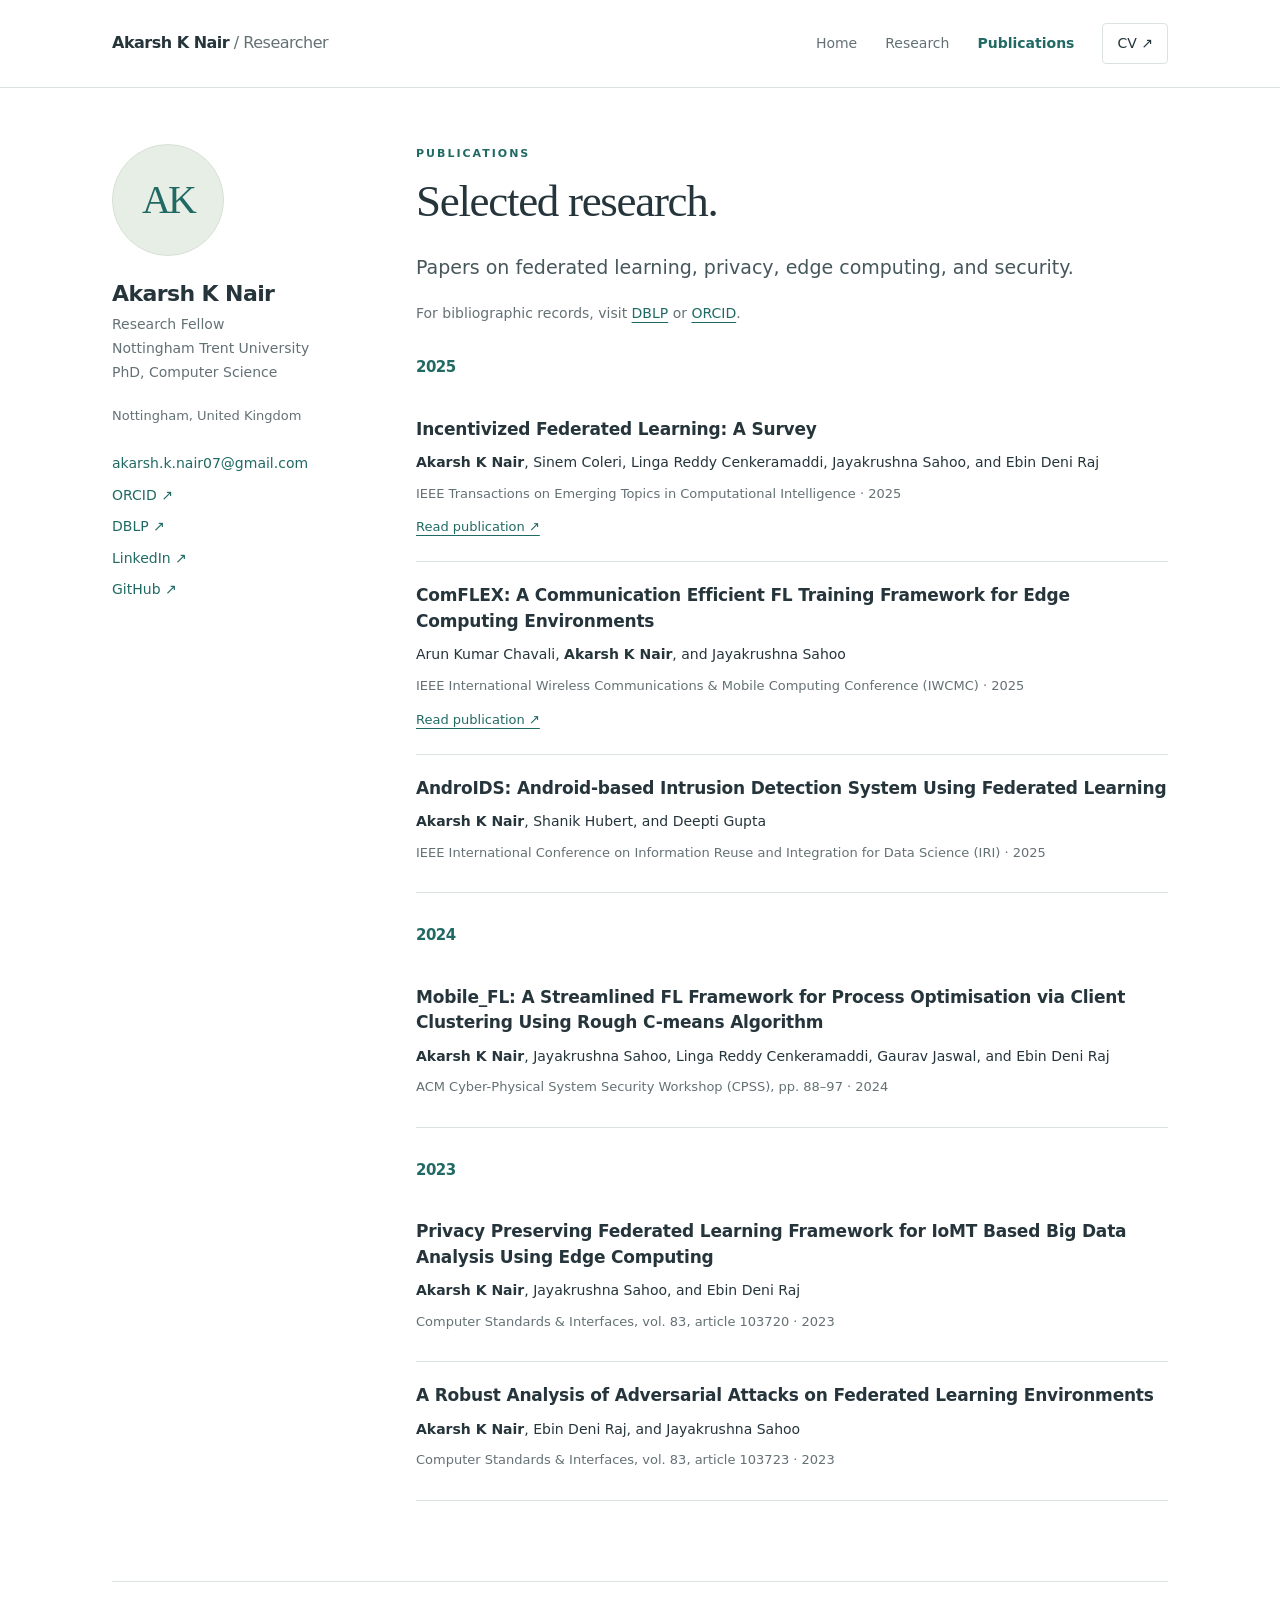
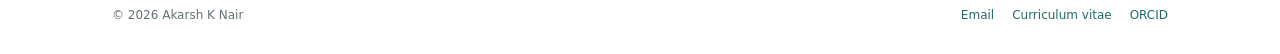
==== publications.html @ 7d070cd1 "Add files via upload" ====
<!doctype html>
<html lang="en"><head><meta charset="utf-8"><meta name="viewport" content="width=device-width,initial-scale=1"><title>Publications | Akarsh K Nair</title><meta name="description" content="Akarsh K Nair, Research Fellow at Nottingham Trent University. Research in federated learning, edge intelligence, privacy preservation, and healthcare AI."><meta name="theme-color" content="#216a64"><link rel="stylesheet" href="styles.css"><link rel="icon" href="assets/favicon.svg" type="image/svg+xml"></head>
<body><a class="skip" href="#main">Skip to content</a><header class="header"><div class="bar"><a class="brand" href="index.html">Akarsh K Nair<span style="color:var(--muted);font-weight:400"> / Researcher</span></a><nav class="nav" aria-label="Main navigation"><a href="index.html">Home</a><a href="research.html">Research</a><a href="publications.html" aria-current="page">Publications</a><a class="cv" href="assets/akarsh-cv.pdf">CV ↗</a></nav></div></header>
<div class="layout"><aside class="profile" aria-label="Researcher profile"><div class="monogram" aria-hidden="true">AK</div><h2>Akarsh K Nair</h2><p class="role">Research Fellow<br>Nottingham Trent University<br>PhD, Computer Science</p><p class="location">Nottingham, United Kingdom</p><ul class="links"><li class="email"><a href="mailto:akarsh.k.nair07@gmail.com">akarsh.k.nair07@gmail.com</a></li><li><a href="https://orcid.org/0000-0002-7734-0367">ORCID ↗</a></li><li><a href="https://dblp.org/pid/347/6741.html">DBLP ↗</a></li><li><a href="https://in.linkedin.com/in/akarsh-k-nair-03298220b">LinkedIn ↗</a></li><li><a href="https://github.com/akarshkongassery">GitHub ↗</a></li></ul></aside><main id="main"><p class="eyebrow">Publications</p><h1>Selected research.</h1><p class="lead">Papers on federated learning, privacy, edge computing, and security.</p><p class="small">For bibliographic records, visit <a href="https://dblp.org/pid/347/6741.html">DBLP</a> or <a href="https://orcid.org/0000-0002-7734-0367">ORCID</a>.</p><h2 class="pubyear">2025</h2><article class="paper"><h3>Incentivized Federated Learning: A Survey</h3><p class="authors"><strong>Akarsh K Nair</strong>, Sinem Coleri, Linga Reddy Cenkeramaddi, Jayakrushna Sahoo, and Ebin Deni Raj</p><p class="meta">IEEE Transactions on Emerging Topics in Computational Intelligence · 2025</p><a class="paperlink" href="https://doi.org/10.1109/TETCI.2025.3547609">Read publication ↗</a></article><article class="paper"><h3>ComFLEX: A Communication Efficient FL Training Framework for Edge Computing Environments</h3><p class="authors">Arun Kumar Chavali, <strong>Akarsh K Nair</strong>, and Jayakrushna Sahoo</p><p class="meta">IEEE International Wireless Communications &amp; Mobile Computing Conference (IWCMC) · 2025</p><a class="paperlink" href="https://doi.org/10.1109/IWCMC65282.2025.11059513">Read publication ↗</a></article><article class="paper"><h3>AndroIDS: Android-based Intrusion Detection System Using Federated Learning</h3><p class="authors"><strong>Akarsh K Nair</strong>, Shanik Hubert, and Deepti Gupta</p><p class="meta">IEEE International Conference on Information Reuse and Integration for Data Science (IRI) · 2025</p></article><h2 class="pubyear">2024</h2><article class="paper"><h3>Mobile_FL: A Streamlined FL Framework for Process Optimisation via Client Clustering Using Rough C-means Algorithm</h3><p class="authors"><strong>Akarsh K Nair</strong>, Jayakrushna Sahoo, Linga Reddy Cenkeramaddi, Gaurav Jaswal, and Ebin Deni Raj</p><p class="meta">ACM Cyber-Physical System Security Workshop (CPSS), pp. 88–97 · 2024</p></article><h2 class="pubyear">2023</h2><article class="paper"><h3>Privacy Preserving Federated Learning Framework for IoMT Based Big Data Analysis Using Edge Computing</h3><p class="authors"><strong>Akarsh K Nair</strong>, Jayakrushna Sahoo, and Ebin Deni Raj</p><p class="meta">Computer Standards &amp; Interfaces, vol. 83, article 103720 · 2023</p></article><article class="paper"><h3>A Robust Analysis of Adversarial Attacks on Federated Learning Environments</h3><p class="authors"><strong>Akarsh K Nair</strong>, Ebin Deni Raj, and Jayakrushna Sahoo</p><p class="meta">Computer Standards &amp; Interfaces, vol. 83, article 103723 · 2023</p></article></main></div><footer class="footer"><span>© 2026 Akarsh K Nair</span><div class="footlinks"><a href="mailto:akarsh.k.nair07@gmail.com">Email</a><a href="assets/akarsh-cv.pdf">Curriculum vitae</a><a href="https://orcid.org/0000-0002-7734-0367">ORCID</a></div></footer></body></html>
---- styles.css ----
:root{--ink:#25353b;--muted:#647174;--accent:#216a64;--line:#dce3df;--paper:#fff;--wash:#f4f6f2}
*{box-sizing:border-box}html{scroll-behavior:smooth}body{margin:0;background:var(--paper);color:var(--ink);font:16px/1.75 system-ui,-apple-system,BlinkMacSystemFont,"Segoe UI",sans-serif}a{color:var(--accent);text-underline-offset:4px}a:hover{color:#103f3a}a:focus-visible,button:focus-visible{outline:3px solid #b7843e;outline-offset:5px}.skip{position:absolute;left:16px;top:-80px;background:white;padding:8px;z-index:10}.skip:focus{top:8px}.header{border-bottom:1px solid var(--line)}.bar{max-width:1120px;margin:auto;display:flex;align-items:center;justify-content:space-between;padding:23px 32px;gap:20px}.brand{text-decoration:none;color:var(--ink);font-weight:650;letter-spacing:-.5px}.nav{display:flex;gap:28px;align-items:center}.nav a{text-decoration:none;font-size:14px;color:var(--muted)}.nav a[aria-current=page]{color:var(--accent);font-weight:650}.nav .cv{padding:7px 14px;border:1px solid var(--line);border-radius:4px;color:var(--ink)}.layout{max-width:1120px;margin:0 auto;display:grid;grid-template-columns:240px minmax(0,1fr);gap:64px;padding:56px 32px 80px}.profile{align-self:start;position:sticky;top:30px}.monogram{width:112px;height:112px;display:grid;place-items:center;background:#e7eee6;border-radius:50%;color:var(--accent);font-family:Georgia,serif;font-size:40px;letter-spacing:-3px;border:1px solid #d6e1d4}.profile h2{font-size:22px;letter-spacing:-.6px;margin:23px 0 5px}.role{font-size:14px;color:var(--muted);line-height:1.7;margin:0}.profile .links{list-style:none;padding:0;margin:24px 0;display:grid;gap:7px;font-size:14px}.links a{text-decoration:none}.location{font-size:13px;color:var(--muted);margin-top:20px}.eyebrow{text-transform:uppercase;font-size:11px;font-weight:650;letter-spacing:2px;color:var(--accent);margin:0 0 13px}h1{font-family:Georgia,"Times New Roman",serif;font-weight:400;font-size:45px;line-height:1.15;letter-spacing:-1.3px;margin:0 0 23px;max-width:660px}h2{font-size:23px;line-height:1.35;letter-spacing:-.5px;margin:0 0 18px}h3{font-size:18px;line-height:1.5;margin:0 0 8px;letter-spacing:-.2px}p{margin:0 0 18px}.lead{font-size:19px;line-height:1.7;color:#46575c}.intro{margin-bottom:36px}.actions{display:flex;gap:20px;flex-wrap:wrap;margin:25px 0}.button{display:inline-block;text-decoration:none;background:var(--accent);color:white;padding:9px 18px;border-radius:4px;font-size:14px}.button:hover{background:#154f49;color:white}.quiet{font-size:14px;padding:9px 0}.focus{background:var(--wash);padding:24px 27px;border-left:3px solid var(--accent);margin:30px 0 44px}.focus p:last-child{margin:0}.label{font-size:12px;color:var(--accent);font-weight:650;margin-bottom:6px}.section{border-top:1px solid var(--line);padding-top:30px;margin-top:38px}.sectionhead{display:flex;justify-content:space-between;align-items:baseline;gap:15px}.sectionhead a{font-size:13px}.paper{padding:21px 0;border-bottom:1px solid var(--line)}.paper h3{font-size:17px;font-weight:600}.paper .meta{font-size:13px;color:var(--muted);margin:0 0 7px}.paper .authors{font-size:14px;margin:0 0 8px}.paper .paperlink{font-size:13px}.date{color:var(--accent);font-size:12px;font-weight:650;white-space:nowrap}.timeline{list-style:none;padding:0;margin:0}.timeline li{display:grid;grid-template-columns:95px 1fr;gap:20px;padding:17px 0;border-bottom:1px solid var(--line)}.timeline p{margin:0;font-size:14px}.timeline strong{font-weight:600}.small{font-size:14px;color:var(--muted)}.topic{padding:25px 0;border-bottom:1px solid var(--line)}.topic .number{font:13px system-ui;color:var(--accent);margin-bottom:8px}.topic p:last-child{margin:0}.contact{padding:28px;background:var(--wash);margin-top:38px}.contact h2{font-family:Georgia,serif;font-weight:400;font-size:28px}.contact p:last-child{margin:0}.footer{border-top:1px solid var(--line);max-width:1056px;margin:auto;padding:23px 0 28px;color:var(--muted);font-size:12px;display:flex;justify-content:space-between;gap:20px}.footlinks{display:flex;gap:18px}.footlinks a{text-decoration:none}.pubyear{margin-top:32px;color:var(--accent);font-size:15px}.tag{font-size:11px;color:var(--accent);background:var(--wash);border-radius:3px;padding:3px 7px;display:inline-block;margin-bottom:9px}.service{padding-left:19px;font-size:15px}.service li{padding-bottom:7px}
@media(max-width:850px){.layout{gap:35px;grid-template-columns:190px minmax(0,1fr)}h1{font-size:37px}.nav{gap:18px}.footer{margin:0 32px}}
@media(max-width:640px){.bar{padding:19px 22px;flex-wrap:wrap;gap:15px}.nav{gap:21px;width:100%;flex-wrap:wrap}.nav a{font-size:13px}.layout{padding:30px 22px 50px;display:block}.profile{position:static;border-bottom:1px solid var(--line);padding-bottom:24px;margin-bottom:32px;display:grid;grid-template-columns:70px 1fr;gap:0 17px}.monogram{width:70px;height:70px;font-size:28px;grid-row:1/3}.profile h2{margin:0 0 3px;font-size:21px}.role{font-size:13px}.profile .links{grid-column:1/-1;display:flex;gap:15px;flex-wrap:wrap;margin:18px 0 0;font-size:12px}.location{grid-column:2;margin:5px 0 0}.links .email{width:100%}h1{font-size:35px;letter-spacing:-.8px}.lead{font-size:17px}.focus{padding:20px}.timeline li{grid-template-columns:78px 1fr;gap:12px}.footer{margin:0 22px;flex-wrap:wrap}.sectionhead{align-items:start}.contact{padding:22px}}
@media(prefers-reduced-motion:reduce){html{scroll-behavior:auto}}
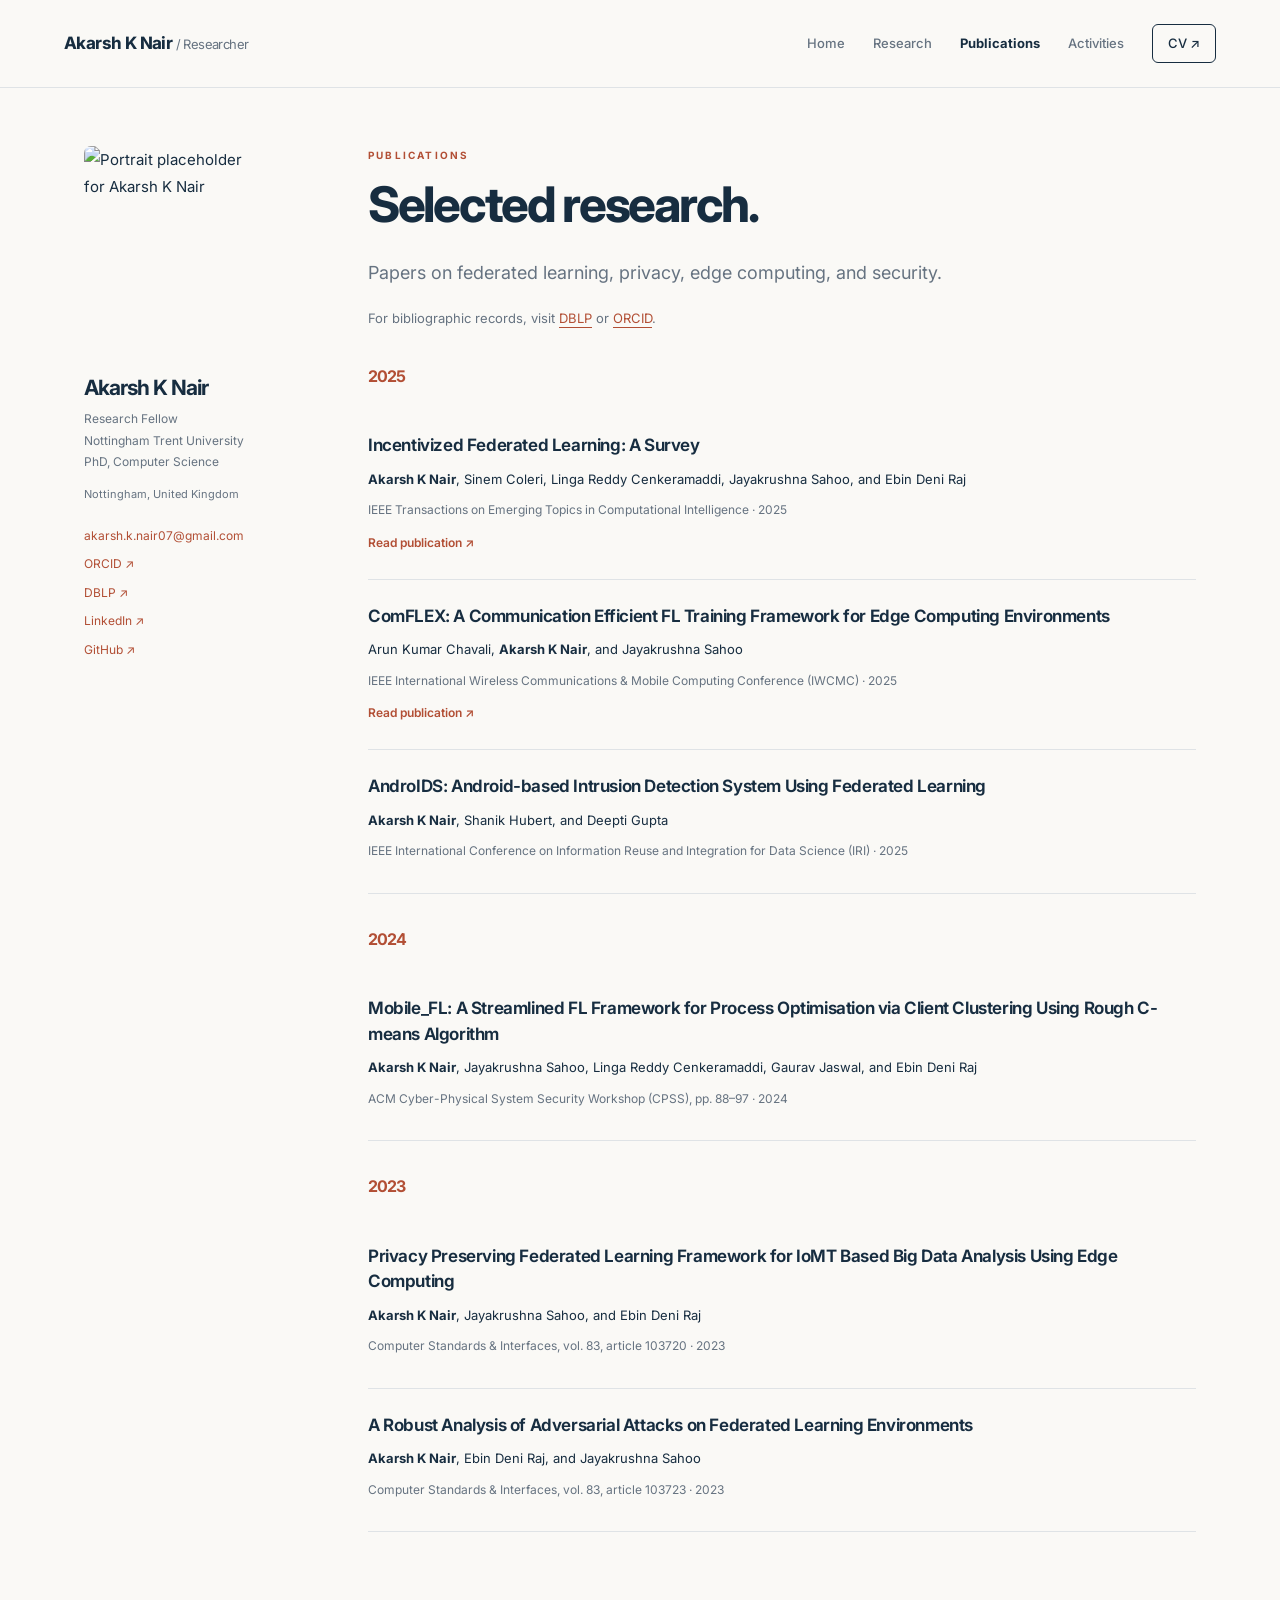
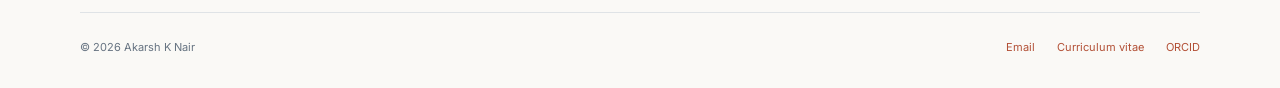
==== commit 8371760c: "Add files via upload" ====
--- a/publications.html
+++ b/publications.html
@@ -1,4 +1,4 @@
 <!doctype html>
-<html lang="en"><head><meta charset="utf-8"><meta name="viewport" content="width=device-width,initial-scale=1"><title>Publications | Akarsh K Nair</title><meta name="description" content="Akarsh K Nair, Research Fellow at Nottingham Trent University. Research in federated learning, edge intelligence, privacy preservation, and healthcare AI."><meta name="theme-color" content="#216a64"><link rel="stylesheet" href="styles.css"><link rel="icon" href="assets/favicon.svg" type="image/svg+xml"></head>
-<body><a class="skip" href="#main">Skip to content</a><header class="header"><div class="bar"><a class="brand" href="index.html">Akarsh K Nair<span style="color:var(--muted);font-weight:400"> / Researcher</span></a><nav class="nav" aria-label="Main navigation"><a href="index.html">Home</a><a href="research.html">Research</a><a href="publications.html" aria-current="page">Publications</a><a class="cv" href="assets/akarsh-cv.pdf">CV ↗</a></nav></div></header>
-<div class="layout"><aside class="profile" aria-label="Researcher profile"><div class="monogram" aria-hidden="true">AK</div><h2>Akarsh K Nair</h2><p class="role">Research Fellow<br>Nottingham Trent University<br>PhD, Computer Science</p><p class="location">Nottingham, United Kingdom</p><ul class="links"><li class="email"><a href="mailto:akarsh.k.nair07@gmail.com">akarsh.k.nair07@gmail.com</a></li><li><a href="https://orcid.org/0000-0002-7734-0367">ORCID ↗</a></li><li><a href="https://dblp.org/pid/347/6741.html">DBLP ↗</a></li><li><a href="https://in.linkedin.com/in/akarsh-k-nair-03298220b">LinkedIn ↗</a></li><li><a href="https://github.com/akarshkongassery">GitHub ↗</a></li></ul></aside><main id="main"><p class="eyebrow">Publications</p><h1>Selected research.</h1><p class="lead">Papers on federated learning, privacy, edge computing, and security.</p><p class="small">For bibliographic records, visit <a href="https://dblp.org/pid/347/6741.html">DBLP</a> or <a href="https://orcid.org/0000-0002-7734-0367">ORCID</a>.</p><h2 class="pubyear">2025</h2><article class="paper"><h3>Incentivized Federated Learning: A Survey</h3><p class="authors"><strong>Akarsh K Nair</strong>, Sinem Coleri, Linga Reddy Cenkeramaddi, Jayakrushna Sahoo, and Ebin Deni Raj</p><p class="meta">IEEE Transactions on Emerging Topics in Computational Intelligence · 2025</p><a class="paperlink" href="https://doi.org/10.1109/TETCI.2025.3547609">Read publication ↗</a></article><article class="paper"><h3>ComFLEX: A Communication Efficient FL Training Framework for Edge Computing Environments</h3><p class="authors">Arun Kumar Chavali, <strong>Akarsh K Nair</strong>, and Jayakrushna Sahoo</p><p class="meta">IEEE International Wireless Communications &amp; Mobile Computing Conference (IWCMC) · 2025</p><a class="paperlink" href="https://doi.org/10.1109/IWCMC65282.2025.11059513">Read publication ↗</a></article><article class="paper"><h3>AndroIDS: Android-based Intrusion Detection System Using Federated Learning</h3><p class="authors"><strong>Akarsh K Nair</strong>, Shanik Hubert, and Deepti Gupta</p><p class="meta">IEEE International Conference on Information Reuse and Integration for Data Science (IRI) · 2025</p></article><h2 class="pubyear">2024</h2><article class="paper"><h3>Mobile_FL: A Streamlined FL Framework for Process Optimisation via Client Clustering Using Rough C-means Algorithm</h3><p class="authors"><strong>Akarsh K Nair</strong>, Jayakrushna Sahoo, Linga Reddy Cenkeramaddi, Gaurav Jaswal, and Ebin Deni Raj</p><p class="meta">ACM Cyber-Physical System Security Workshop (CPSS), pp. 88–97 · 2024</p></article><h2 class="pubyear">2023</h2><article class="paper"><h3>Privacy Preserving Federated Learning Framework for IoMT Based Big Data Analysis Using Edge Computing</h3><p class="authors"><strong>Akarsh K Nair</strong>, Jayakrushna Sahoo, and Ebin Deni Raj</p><p class="meta">Computer Standards &amp; Interfaces, vol. 83, article 103720 · 2023</p></article><article class="paper"><h3>A Robust Analysis of Adversarial Attacks on Federated Learning Environments</h3><p class="authors"><strong>Akarsh K Nair</strong>, Ebin Deni Raj, and Jayakrushna Sahoo</p><p class="meta">Computer Standards &amp; Interfaces, vol. 83, article 103723 · 2023</p></article></main></div><footer class="footer"><span>© 2026 Akarsh K Nair</span><div class="footlinks"><a href="mailto:akarsh.k.nair07@gmail.com">Email</a><a href="assets/akarsh-cv.pdf">Curriculum vitae</a><a href="https://orcid.org/0000-0002-7734-0367">ORCID</a></div></footer></body></html>+<html lang="en"><head><meta charset="utf-8"><meta name="viewport" content="width=device-width,initial-scale=1"><title>Publications | Akarsh K Nair</title><meta name="description" content="Akarsh K Nair, Research Fellow at Nottingham Trent University. Research in federated learning, edge intelligence, privacy preservation, and healthcare AI."><meta name="theme-color" content="#172d40"><link rel="preconnect" href="https://fonts.googleapis.com"><link rel="preconnect" href="https://fonts.gstatic.com" crossorigin><link href="https://fonts.googleapis.com/css2?family=Inter:wght@400;500;600;700;800&display=swap" rel="stylesheet"><link rel="stylesheet" href="styles.css"><link rel="icon" href="assets/favicon.svg" type="image/svg+xml"></head>
+<body><a class="skip" href="#main">Skip to content</a><header class="header"><div class="bar"><a class="brand" href="index.html">Akarsh K Nair<span style="color:var(--muted);font-weight:400"> / Researcher</span></a><nav class="nav" aria-label="Main navigation"><a href="index.html">Home</a><a href="research.html">Research</a><a href="publications.html" aria-current="page">Publications</a><a href="activities.html">Activities</a><a class="cv" href="assets/akarsh-cv.pdf">CV ↗</a></nav></div></header>
+<div class="layout"><aside class="profile" aria-label="Researcher profile"><img class="profile-photo" src="assets/photos/portrait.svg" alt="Portrait placeholder for Akarsh K Nair" width="700" height="880"><h2>Akarsh K Nair</h2><p class="role">Research Fellow<br>Nottingham Trent University<br>PhD, Computer Science</p><p class="location">Nottingham, United Kingdom</p><ul class="links"><li class="email"><a href="mailto:akarsh.k.nair07@gmail.com">akarsh.k.nair07@gmail.com</a></li><li><a href="https://orcid.org/0000-0002-7734-0367">ORCID ↗</a></li><li><a href="https://dblp.org/pid/347/6741.html">DBLP ↗</a></li><li><a href="https://in.linkedin.com/in/akarsh-k-nair-03298220b">LinkedIn ↗</a></li><li><a href="https://github.com/akarshkongassery">GitHub ↗</a></li></ul></aside><main id="main"><p class="eyebrow">Publications</p><h1>Selected research.</h1><p class="lead">Papers on federated learning, privacy, edge computing, and security.</p><p class="small">For bibliographic records, visit <a href="https://dblp.org/pid/347/6741.html">DBLP</a> or <a href="https://orcid.org/0000-0002-7734-0367">ORCID</a>.</p><h2 class="pubyear">2025</h2><article class="paper"><h3>Incentivized Federated Learning: A Survey</h3><p class="authors"><strong>Akarsh K Nair</strong>, Sinem Coleri, Linga Reddy Cenkeramaddi, Jayakrushna Sahoo, and Ebin Deni Raj</p><p class="meta">IEEE Transactions on Emerging Topics in Computational Intelligence · 2025</p><a class="paperlink" href="https://doi.org/10.1109/TETCI.2025.3547609">Read publication ↗</a></article><article class="paper"><h3>ComFLEX: A Communication Efficient FL Training Framework for Edge Computing Environments</h3><p class="authors">Arun Kumar Chavali, <strong>Akarsh K Nair</strong>, and Jayakrushna Sahoo</p><p class="meta">IEEE International Wireless Communications &amp; Mobile Computing Conference (IWCMC) · 2025</p><a class="paperlink" href="https://doi.org/10.1109/IWCMC65282.2025.11059513">Read publication ↗</a></article><article class="paper"><h3>AndroIDS: Android-based Intrusion Detection System Using Federated Learning</h3><p class="authors"><strong>Akarsh K Nair</strong>, Shanik Hubert, and Deepti Gupta</p><p class="meta">IEEE International Conference on Information Reuse and Integration for Data Science (IRI) · 2025</p></article><h2 class="pubyear">2024</h2><article class="paper"><h3>Mobile_FL: A Streamlined FL Framework for Process Optimisation via Client Clustering Using Rough C-means Algorithm</h3><p class="authors"><strong>Akarsh K Nair</strong>, Jayakrushna Sahoo, Linga Reddy Cenkeramaddi, Gaurav Jaswal, and Ebin Deni Raj</p><p class="meta">ACM Cyber-Physical System Security Workshop (CPSS), pp. 88–97 · 2024</p></article><h2 class="pubyear">2023</h2><article class="paper"><h3>Privacy Preserving Federated Learning Framework for IoMT Based Big Data Analysis Using Edge Computing</h3><p class="authors"><strong>Akarsh K Nair</strong>, Jayakrushna Sahoo, and Ebin Deni Raj</p><p class="meta">Computer Standards &amp; Interfaces, vol. 83, article 103720 · 2023</p></article><article class="paper"><h3>A Robust Analysis of Adversarial Attacks on Federated Learning Environments</h3><p class="authors"><strong>Akarsh K Nair</strong>, Ebin Deni Raj, and Jayakrushna Sahoo</p><p class="meta">Computer Standards &amp; Interfaces, vol. 83, article 103723 · 2023</p></article></main></div><footer class="footer"><span>© 2026 Akarsh K Nair</span><div class="footlinks"><a href="mailto:akarsh.k.nair07@gmail.com">Email</a><a href="assets/akarsh-cv.pdf">Curriculum vitae</a><a href="https://orcid.org/0000-0002-7734-0367">ORCID</a></div></footer></body></html>
--- a/styles.css
+++ b/styles.css
@@ -1,6 +1,8 @@
 
-:root{--ink:#25353b;--muted:#647174;--accent:#216a64;--line:#dce3df;--paper:#fff;--wash:#f4f6f2}
-*{box-sizing:border-box}html{scroll-behavior:smooth}body{margin:0;background:var(--paper);color:var(--ink);font:16px/1.75 system-ui,-apple-system,BlinkMacSystemFont,"Segoe UI",sans-serif}a{color:var(--accent);text-underline-offset:4px}a:hover{color:#103f3a}a:focus-visible,button:focus-visible{outline:3px solid #b7843e;outline-offset:5px}.skip{position:absolute;left:16px;top:-80px;background:white;padding:8px;z-index:10}.skip:focus{top:8px}.header{border-bottom:1px solid var(--line)}.bar{max-width:1120px;margin:auto;display:flex;align-items:center;justify-content:space-between;padding:23px 32px;gap:20px}.brand{text-decoration:none;color:var(--ink);font-weight:650;letter-spacing:-.5px}.nav{display:flex;gap:28px;align-items:center}.nav a{text-decoration:none;font-size:14px;color:var(--muted)}.nav a[aria-current=page]{color:var(--accent);font-weight:650}.nav .cv{padding:7px 14px;border:1px solid var(--line);border-radius:4px;color:var(--ink)}.layout{max-width:1120px;margin:0 auto;display:grid;grid-template-columns:240px minmax(0,1fr);gap:64px;padding:56px 32px 80px}.profile{align-self:start;position:sticky;top:30px}.monogram{width:112px;height:112px;display:grid;place-items:center;background:#e7eee6;border-radius:50%;color:var(--accent);font-family:Georgia,serif;font-size:40px;letter-spacing:-3px;border:1px solid #d6e1d4}.profile h2{font-size:22px;letter-spacing:-.6px;margin:23px 0 5px}.role{font-size:14px;color:var(--muted);line-height:1.7;margin:0}.profile .links{list-style:none;padding:0;margin:24px 0;display:grid;gap:7px;font-size:14px}.links a{text-decoration:none}.location{font-size:13px;color:var(--muted);margin-top:20px}.eyebrow{text-transform:uppercase;font-size:11px;font-weight:650;letter-spacing:2px;color:var(--accent);margin:0 0 13px}h1{font-family:Georgia,"Times New Roman",serif;font-weight:400;font-size:45px;line-height:1.15;letter-spacing:-1.3px;margin:0 0 23px;max-width:660px}h2{font-size:23px;line-height:1.35;letter-spacing:-.5px;margin:0 0 18px}h3{font-size:18px;line-height:1.5;margin:0 0 8px;letter-spacing:-.2px}p{margin:0 0 18px}.lead{font-size:19px;line-height:1.7;color:#46575c}.intro{margin-bottom:36px}.actions{display:flex;gap:20px;flex-wrap:wrap;margin:25px 0}.button{display:inline-block;text-decoration:none;background:var(--accent);color:white;padding:9px 18px;border-radius:4px;font-size:14px}.button:hover{background:#154f49;color:white}.quiet{font-size:14px;padding:9px 0}.focus{background:var(--wash);padding:24px 27px;border-left:3px solid var(--accent);margin:30px 0 44px}.focus p:last-child{margin:0}.label{font-size:12px;color:var(--accent);font-weight:650;margin-bottom:6px}.section{border-top:1px solid var(--line);padding-top:30px;margin-top:38px}.sectionhead{display:flex;justify-content:space-between;align-items:baseline;gap:15px}.sectionhead a{font-size:13px}.paper{padding:21px 0;border-bottom:1px solid var(--line)}.paper h3{font-size:17px;font-weight:600}.paper .meta{font-size:13px;color:var(--muted);margin:0 0 7px}.paper .authors{font-size:14px;margin:0 0 8px}.paper .paperlink{font-size:13px}.date{color:var(--accent);font-size:12px;font-weight:650;white-space:nowrap}.timeline{list-style:none;padding:0;margin:0}.timeline li{display:grid;grid-template-columns:95px 1fr;gap:20px;padding:17px 0;border-bottom:1px solid var(--line)}.timeline p{margin:0;font-size:14px}.timeline strong{font-weight:600}.small{font-size:14px;color:var(--muted)}.topic{padding:25px 0;border-bottom:1px solid var(--line)}.topic .number{font:13px system-ui;color:var(--accent);margin-bottom:8px}.topic p:last-child{margin:0}.contact{padding:28px;background:var(--wash);margin-top:38px}.contact h2{font-family:Georgia,serif;font-weight:400;font-size:28px}.contact p:last-child{margin:0}.footer{border-top:1px solid var(--line);max-width:1056px;margin:auto;padding:23px 0 28px;color:var(--muted);font-size:12px;display:flex;justify-content:space-between;gap:20px}.footlinks{display:flex;gap:18px}.footlinks a{text-decoration:none}.pubyear{margin-top:32px;color:var(--accent);font-size:15px}.tag{font-size:11px;color:var(--accent);background:var(--wash);border-radius:3px;padding:3px 7px;display:inline-block;margin-bottom:9px}.service{padding-left:19px;font-size:15px}.service li{padding-bottom:7px}
-@media(max-width:850px){.layout{gap:35px;grid-template-columns:190px minmax(0,1fr)}h1{font-size:37px}.nav{gap:18px}.footer{margin:0 32px}}
-@media(max-width:640px){.bar{padding:19px 22px;flex-wrap:wrap;gap:15px}.nav{gap:21px;width:100%;flex-wrap:wrap}.nav a{font-size:13px}.layout{padding:30px 22px 50px;display:block}.profile{position:static;border-bottom:1px solid var(--line);padding-bottom:24px;margin-bottom:32px;display:grid;grid-template-columns:70px 1fr;gap:0 17px}.monogram{width:70px;height:70px;font-size:28px;grid-row:1/3}.profile h2{margin:0 0 3px;font-size:21px}.role{font-size:13px}.profile .links{grid-column:1/-1;display:flex;gap:15px;flex-wrap:wrap;margin:18px 0 0;font-size:12px}.location{grid-column:2;margin:5px 0 0}.links .email{width:100%}h1{font-size:35px;letter-spacing:-.8px}.lead{font-size:17px}.focus{padding:20px}.timeline li{grid-template-columns:78px 1fr;gap:12px}.footer{margin:0 22px;flex-wrap:wrap}.sectionhead{align-items:start}.contact{padding:22px}}
+:root{--ink:#172d40;--muted:#667381;--accent:#b24f35;--line:#dfe3e6;--paper:#faf9f6;--wash:#eeede8;--blue:#e8edf1}
+*{box-sizing:border-box}html{scroll-behavior:smooth;scroll-padding-top:25px}body{margin:0;background:var(--paper);color:var(--ink);font:15px/1.8 Inter,ui-sans-serif,system-ui,-apple-system,BlinkMacSystemFont,"Segoe UI",sans-serif;-webkit-font-smoothing:antialiased}a{color:var(--accent);text-underline-offset:4px}a:hover{color:#853923}a:focus-visible{outline:3px solid #b24f35;outline-offset:5px}img{display:block;max-width:100%;height:auto}.skip{position:absolute;left:16px;top:-80px;background:white;padding:8px;z-index:10}.skip:focus{top:8px}.header{border-bottom:1px solid var(--line);background:var(--paper)}.bar{max-width:1240px;margin:auto;display:flex;align-items:center;justify-content:space-between;padding:24px 44px;gap:20px}.brand{text-decoration:none;color:var(--ink);font-weight:750;letter-spacing:-.6px;font-size:17px}.brand span{font-size:13px}.nav{display:flex;gap:28px;align-items:center}.nav a{text-decoration:none;font-size:13px;color:var(--muted);font-weight:500}.nav a[aria-current=page]{color:var(--ink);font-weight:700}.nav .cv{padding:7px 15px;border:1px solid var(--ink);border-radius:6px;color:var(--ink)}.layout{max-width:1160px;margin:0 auto;display:grid;grid-template-columns:220px minmax(0,1fr);gap:64px;padding:58px 24px 80px}.home-layout,.activities-layout{display:block;max-width:1208px;padding:52px 44px 70px}.hero{display:grid;grid-template-columns:1.4fr 1fr;gap:75px;align-items:center}.hero-copy{padding:14px 0}.eyebrow{text-transform:uppercase;font-size:10px;font-weight:700;letter-spacing:2.2px;color:var(--accent);margin:0 0 13px}h1{font-weight:750;font-size:49px;line-height:1.13;letter-spacing:-2.3px;margin:0 0 24px;max-width:770px}h1 span{color:var(--accent)}.hero h1{font-size:64px;letter-spacing:-3.4px;line-height:1.08}.lead{font-size:18px;line-height:1.8;color:var(--muted);max-width:650px}h2{font-size:28px;font-weight:700;line-height:1.35;letter-spacing:-1px;margin:0 0 22px}h3{font-size:18px;line-height:1.5;letter-spacing:-.4px;margin:0 0 9px;font-weight:650}p{margin:0 0 18px}.hero-portrait{margin:0;position:relative}.hero-portrait img{width:100%;aspect-ratio:4/4.6;object-fit:cover;border-radius:12px 12px 70px 12px}.hero-portrait figcaption{position:absolute;bottom:22px;left:-22px;background:var(--ink);color:#fff;padding:12px 20px;border-radius:7px;font-size:12px;box-shadow:0 12px 30px #172d4014}.status-dot{width:7px;height:7px;display:inline-block;background:#c3d8b8;border-radius:50%;margin-right:7px}.actions{display:flex;gap:24px;align-items:center;flex-wrap:wrap;margin:28px 0}.button{display:inline-flex;align-items:center;gap:25px;text-decoration:none;background:var(--ink);color:white;padding:12px 20px;border-radius:6px;font-size:13px;font-weight:600}.button:hover{background:#29475d;color:white}.quiet{font-size:13px;text-decoration:none;font-weight:600}.hero-links{display:flex;gap:22px;flex-wrap:wrap}.hero-links a{font-size:12px;color:var(--muted);text-decoration:none}.research-strip{margin:46px 0 55px;display:flex;justify-content:space-between;gap:20px;flex-wrap:wrap;padding:20px 0;border-top:1px solid var(--line);border-bottom:1px solid var(--line);font-size:12px;font-weight:600;color:var(--muted)}.about-grid{display:grid;grid-template-columns:1fr 1.65fr;gap:70px;margin:20px 0 60px}.about-grid h2{font-size:33px;letter-spacing:-1.3px}.text-link{font-size:13px;font-weight:600;text-decoration:none}.section{border-top:1px solid var(--line);padding-top:34px;margin-top:46px}.sectionhead{display:flex;justify-content:space-between;align-items:baseline;gap:15px}.sectionhead a{font-size:12px;white-space:nowrap;font-weight:600;text-decoration:none}.sectionhead .eyebrow{margin-bottom:8px}.activity-grid{display:grid;grid-template-columns:repeat(3,minmax(0,1fr));gap:22px}.activity-card{background:#fff;border:1px solid var(--line);border-radius:9px;overflow:hidden}.activity-card img{width:100%;aspect-ratio:3/2;object-fit:cover}.card-copy{padding:21px}.card-copy .eyebrow{font-size:9px;letter-spacing:1.5px;margin-bottom:7px}.card-copy h3{font-size:17px}.card-copy p:last-child{font-size:12px;color:var(--muted);margin:0;line-height:1.8}.activity-grid:has(> :nth-child(2):last-child){grid-template-columns:repeat(2,minmax(0,1fr))}.achievement-grid{display:grid;grid-template-columns:repeat(3,minmax(0,1fr));gap:20px}.achievement{background:var(--blue);padding:25px;border-radius:8px}.achievement h3{margin-top:17px;font-size:23px}.achievement p{margin:0;font-size:13px;color:var(--muted)}.badge{font-size:10px;letter-spacing:1px;text-transform:uppercase;color:var(--ink);font-weight:650}.achievement-template{background:transparent;border:1px dashed #b8c0c6}.achievement-template h3{font-size:20px;color:var(--muted)}.paper{padding:24px 0;border-bottom:1px solid var(--line)}.paper h3{font-size:17px;font-weight:650}.paper .meta{font-size:12px;color:var(--muted);margin:0 0 7px}.paper .authors{font-size:13px;margin:0 0 8px}.paper .paperlink{font-size:12px;font-weight:600;text-decoration:none}.home-layout .paper{padding-left:22px;border-left:3px solid #e7d7ce;margin-bottom:12px}.timeline{list-style:none;padding:0;margin:0}.timeline li{display:grid;grid-template-columns:120px 1fr;gap:20px;padding:19px 0;border-bottom:1px solid var(--line)}.date{color:var(--accent);font-size:11px;font-weight:600;white-space:nowrap}.timeline p{margin:0;font-size:14px}.timeline strong{font-weight:650}.small{font-size:13px;color:var(--muted)}.contact{padding:38px;background:var(--ink);color:white;border-radius:10px;margin-top:48px}.contact h2{font-size:35px;letter-spacing:-1.4px}.contact p{color:#c1cbd2;max-width:640px}.contact p:last-child{margin:0}.contact a{color:#f1b299;font-weight:600}.footer{border-top:1px solid var(--line);max-width:1120px;margin:auto;padding:25px 0 30px;color:var(--muted);font-size:11px;display:flex;justify-content:space-between;gap:20px}.footlinks{display:flex;gap:22px}.footlinks a{text-decoration:none}.profile{align-self:start;position:sticky;top:30px}.profile-photo{width:165px;aspect-ratio:4/5;object-fit:cover;border-radius:7px}.profile h2{font-size:21px;margin:21px 0 6px}.role{font-size:12px;color:var(--muted);margin:0}.location{font-size:11px;color:var(--muted);margin-top:12px}.profile .links{list-style:none;padding:0;margin:20px 0;display:grid;gap:7px;font-size:12px}.links a{text-decoration:none;overflow-wrap:anywhere}.intro{margin-bottom:36px}.focus{background:var(--blue);padding:25px;border-left:3px solid var(--accent);margin:30px 0 44px}.focus p:last-child{margin:0}.label{font-size:11px;color:var(--accent);font-weight:650;margin-bottom:6px}.topic{padding:27px 0;border-bottom:1px solid var(--line)}.topic .number{font-size:10px;letter-spacing:1.5px;color:var(--accent);font-weight:650;margin-bottom:12px}.topic p:last-child{margin:0}.pubyear{margin-top:35px;color:var(--accent);font-size:16px}.tag{font-size:10px;color:var(--accent);background:var(--wash);border-radius:3px;padding:4px 9px;display:inline-block;margin-bottom:12px}.service{padding-left:19px;font-size:14px}.service li{padding-bottom:7px}
+@media(min-width:1100px){.home-layout .timeline{display:grid;grid-template-columns:1fr 1fr;gap:0 40px}}
+@media(max-width:960px){.bar{padding:22px 28px}.nav{gap:18px}.hero{gap:38px}.hero h1{font-size:52px}.home-layout,.activities-layout{padding:40px 28px 60px}.layout:not(.home-layout):not(.activities-layout){gap:38px;grid-template-columns:185px minmax(0,1fr)}.about-grid{gap:40px}.activity-grid{gap:15px}.card-copy{padding:17px}.footer{margin:0 28px}.achievement-grid{gap:15px}.achievement{padding:21px}}
+@media(max-width:720px){.bar{flex-wrap:wrap;gap:17px}.nav{gap:22px;flex-wrap:wrap;width:100%}.nav a{font-size:12px}.brand span{font-size:12px}.hero{grid-template-columns:1.2fr 1fr;gap:25px}.hero h1{font-size:40px;letter-spacing:-2px}.hero .lead{font-size:15px}.hero-portrait figcaption{left:-10px;bottom:15px;padding:9px 12px;font-size:10px}.actions{gap:15px}.button{padding:10px 14px;font-size:12px;gap:12px}.quiet{font-size:12px}.activity-grid{grid-template-columns:repeat(2,minmax(0,1fr))}.achievement-grid{grid-template-columns:1fr}.achievement{padding:24px}.achievement h3{margin-top:8px}.about-grid{grid-template-columns:1fr;gap:7px}.about-grid h2{font-size:29px}.layout:not(.home-layout):not(.activities-layout){display:block}.profile{position:static;display:grid;grid-template-columns:75px 1fr;gap:0 17px;border-bottom:1px solid var(--line);padding-bottom:25px;margin-bottom:33px}.profile-photo{width:75px;grid-row:1/4}.profile h2{margin:0 0 4px}.profile .location{grid-column:2;margin:6px 0}.profile .links{grid-column:1/-1;display:flex;gap:15px;flex-wrap:wrap;margin:15px 0 0}.links .email{width:100%}h1{font-size:40px}.lead{font-size:16px}}
+@media(max-width:500px){.bar{padding:20px}.nav{gap:17px}.home-layout,.activities-layout{padding:32px 20px 50px}.hero{display:flex;flex-direction:column;align-items:stretch;gap:22px}.hero h1{font-size:46px;letter-spacing:-2.4px}.hero-portrait{width:100%}.hero-portrait img{aspect-ratio:5/4;border-radius:9px 9px 45px 9px;object-position:center}.hero-portrait figcaption{left:14px;bottom:15px}.research-strip{margin:30px 0 38px;display:grid;grid-template-columns:1fr 1fr;gap:12px;font-size:10px}.about-grid{margin-bottom:35px}.activity-grid,.activity-grid:has(> :nth-child(2):last-child){grid-template-columns:1fr}.activity-card img{aspect-ratio:16/10}.sectionhead{align-items:start;flex-wrap:wrap;margin-bottom:18px}.sectionhead h2{margin:0}.section{padding-top:27px;margin-top:35px}h2{font-size:25px}.contact{padding:27px}.contact h2{font-size:30px}.footer{margin:0 20px;flex-wrap:wrap}.timeline li{grid-template-columns:87px 1fr;gap:14px}.layout:not(.home-layout):not(.activities-layout){padding:30px 20px 50px}}
 @media(prefers-reduced-motion:reduce){html{scroll-behavior:auto}}
